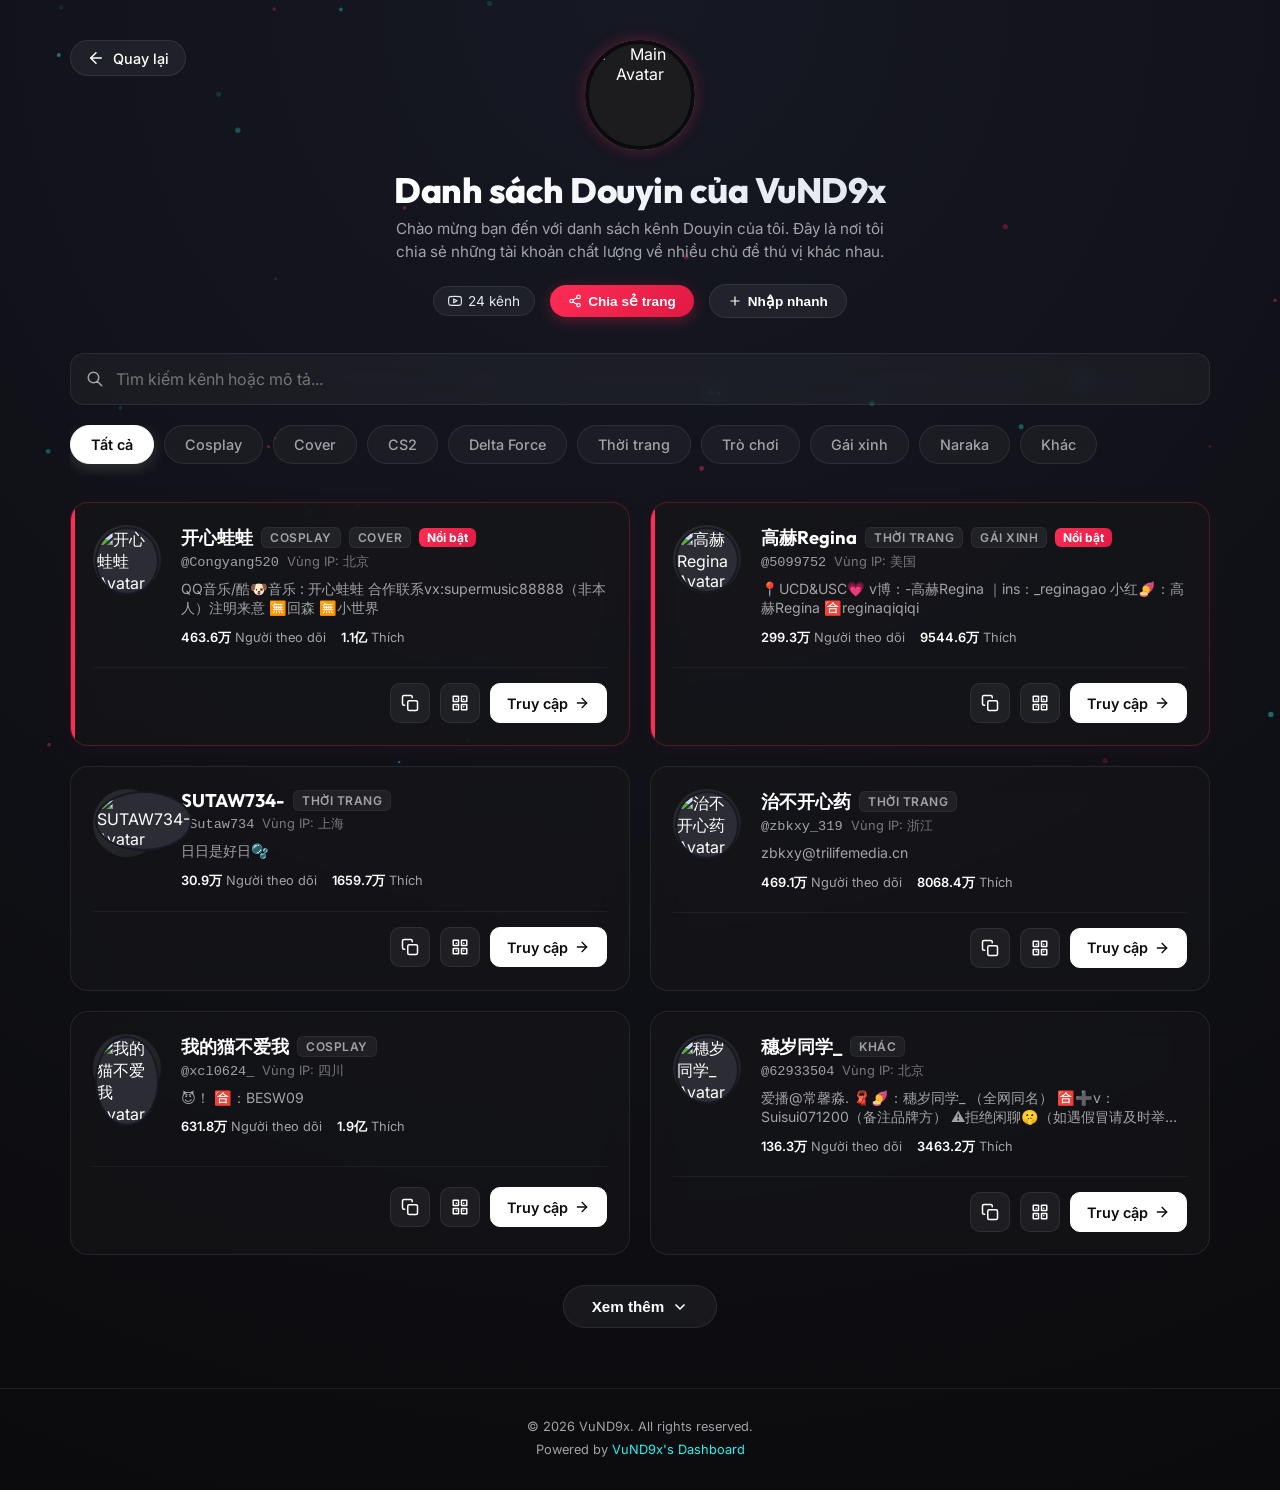
==== douyin.html @ fa46ed8d "feat: add Douyin profile directory page with category filtering, search, and dynamic localization" ====
<!DOCTYPE html>
<html lang="vi" data-lang="vi">

<head>
  <meta charset="UTF-8">
  <meta name="viewport" content="width=device-width, initial-scale=1.0">
  <title>Douyin Channels Directory | VuND9x</title>
  <link rel="icon" href="./favicon.ico">
  <!-- Google Fonts Outfit & Inter -->
  <link rel="preconnect" href="https://fonts.googleapis.com">
  <link rel="preconnect" href="https://fonts.gstatic.com" crossorigin>
  <link
    href="https://fonts.googleapis.com/css2?family=Inter:wght@300;400;500;600;700&family=Outfit:wght@400;500;600;700;800&display=swap"
    rel="stylesheet">
  <link rel="stylesheet" href="./css/douyin.css">
</head>

<body>
  <!-- Dynamic Neon Canvas Particles Background -->
  <canvas id="bg-canvas"></canvas>

  <div class="container">
    <!-- Header -->
    <header class="profile-header">
      <a href="./index.html" class="back-btn" id="back-btn">
        <svg width="18" height="18" viewBox="0 0 24 24" fill="none" stroke="currentColor" stroke-width="2"
          stroke-linecap="round" stroke-linejoin="round">
          <line x1="19" y1="12" x2="5" y2="12"></line>
          <polyline points="12 19 5 12 12 5"></polyline>
        </svg>
        <span data-key="back">Quay lại</span>
      </a>

      <div class="avatar-wrapper">
        <div class="avatar-border"></div>
        <img class="avatar-image" src="https://avatars.githubusercontent.com/u/39915023" alt="Main Avatar"
          id="main-avatar">
      </div>

      <h1 class="profile-name" id="main-title">VuND9x's Channels</h1>
      <p class="profile-bio" id="main-bio">Chào mừng bạn đến với danh sách kênh Douyin của tôi. Đây là nơi tôi chia sẻ
        những tài khoản chất lượng về nhiều chủ đề thú vị khác nhau.</p>

      <div class="header-meta">
        <div class="meta-pill">
          <svg width="14" height="14" viewBox="0 0 24 24" fill="none" stroke="currentColor" stroke-width="2"
            stroke-linecap="round" stroke-linejoin="round">
            <path
              d="M22.54 6.42a2.78 2.78 0 0 0-1.94-2C18.88 4 12 4 12 4s-6.88 0-8.6.46a2.78 2.78 0 0 0-1.94 2A29 29 0 0 0 1 11.75a29 29 0 0 0 .46 5.33A2.78 2.78 0 0 0 3.4 19c1.72.46 8.6.46 8.6.46s6.88 0 8.6-.46a2.78 2.78 0 0 0 1.94-2 29 29 0 0 0 .46-5.25 29 29 0 0 0-.46-5.33z">
            </path>
            <polygon points="9.75 15.02 15.5 11.75 9.75 8.48 9.75 15.02"></polygon>
          </svg>
          <span id="channels-count">0 kênh</span>
        </div>
        <button class="share-page-btn" id="share-btn" onclick="sharePage()">
          <svg width="14" height="14" viewBox="0 0 24 24" fill="none" stroke="currentColor" stroke-width="2"
            stroke-linecap="round" stroke-linejoin="round">
            <circle cx="18" cy="5" r="3"></circle>
            <circle cx="6" cy="12" r="3"></circle>
            <circle cx="18" cy="19" r="3"></circle>
            <line x1="8.59" y1="13.51" x2="15.42" y2="17.49"></line>
            <line x1="15.41" y1="6.51" x2="8.59" y2="10.49"></line>
          </svg>
          <span data-key="share_page">Chia sẻ trang</span>
        </button>
        <button class="share-page-btn import-btn"
          style="background: rgba(255, 255, 255, 0.06); border: 1px solid var(--dy-border); box-shadow: none;"
          onclick="openImportModal()">
          <svg width="14" height="14" viewBox="0 0 24 24" fill="none" stroke="currentColor" stroke-width="2"
            stroke-linecap="round" stroke-linejoin="round">
            <line x1="12" y1="5" x2="12" y2="19"></line>
            <line x1="5" y1="12" x2="19" y2="12"></line>
          </svg>
          <span data-key="import_btn">Nhập nhanh</span>
        </button>
      </div>
    </header>

    <!-- Controls: Search and Categories -->
    <section class="controls-section">
      <div class="search-container">
        <input type="text" id="search-input" class="search-input" placeholder="Tìm kiếm kênh hoặc mô tả..."
          oninput="filterProfiles()">
        <svg class="search-icon" fill="none" stroke="currentColor" viewBox="0 0 24 24">
          <path stroke-linecap="round" stroke-linejoin="round" stroke-width="2"
            d="M21 21l-6-6m2-5a7 7 0 11-14 0 7 7 0 0114 0z"></path>
        </svg>
      </div>

      <div class="categories-container" id="categories-list">
        <!-- Generated dynamically -->
      </div>
    </section>

    <!-- Profiles Grid -->
    <main class="profiles-grid" id="profiles-container">
      <div class="loading-indicator" id="loading-indicator">
        <div class="spinner"></div>
        <span data-key="loading_data">Đang tải danh sách tài khoản...</span>
      </div>
    </main>

    <!-- Load more button -->
    <div class="load-more-container" id="load-more-container" style="display: none;">
      <button class="load-more-btn" onclick="loadMore()">
        <span data-key="load_more">Xem thêm</span>
        <svg width="16" height="16" viewBox="0 0 24 24" fill="none" stroke="currentColor" stroke-width="2.5"
          stroke-linecap="round" stroke-linejoin="round">
          <polyline points="6 9 12 15 18 9"></polyline>
        </svg>
      </button>
    </div>

    <!-- No results message -->
    <div class="no-results" id="no-results">
      <span data-key="no_results">Không tìm thấy tài khoản Douyin nào phù hợp.</span>
    </div>
  </div>

  <!-- Footer -->
  <footer>
    <div style="margin-bottom: 8px;">&copy; 2026 VuND9x. All rights reserved.</div>
    <div>Powered by <a href="./index.html">VuND9x's Dashboard</a></div>
  </footer>

  <!-- QR Code Modal -->
  <div class="modal-overlay" id="qr-modal" onclick="closeModal(event)">
    <div class="modal-content" onclick="event.stopPropagation()">
      <button class="modal-close" onclick="closeModal()">
        <svg width="20" height="20" viewBox="0 0 24 24" fill="none" stroke="currentColor" stroke-width="2"
          stroke-linecap="round" stroke-linejoin="round">
          <line x1="18" y1="6" x2="6" y2="18"></line>
          <line x1="6" y1="6" x2="18" y2="18"></line>
        </svg>
      </button>
      <h3 class="modal-title" id="modal-title">Quét mã QR</h3>
      <p class="modal-subtitle" id="modal-subtitle">tech_review_vn</p>

      <div class="qr-canvas-container">
        <canvas id="qr-canvas"></canvas>
      </div>

      <p class="modal-instructions" id="modal-instructions">
        <span id="qr-inst-text1">Mở máy ảnh hoặc ứng dụng </span><strong>Douyin (抖音)</strong><span id="qr-inst-text2"> trên điện thoại để quét mã QR và truy cập nhanh profile.</span>
      </p>
    </div>
  </div>

  <!-- Import Tool Modal -->
  <div class="modal-overlay" id="import-modal" onclick="closeImportModal(event)">
    <div class="modal-content" style="width: min(500px, 94%); text-align: left;" onclick="event.stopPropagation()">
      <button class="modal-close" onclick="closeImportModal()">
        <svg width="20" height="20" viewBox="0 0 24 24" fill="none" stroke="currentColor" stroke-width="2"
          stroke-linecap="round" stroke-linejoin="round">
          <line x1="18" y1="6" x2="6" y2="18"></line>
          <line x1="6" y1="6" x2="18" y2="18"></line>
        </svg>
      </button>
      <h3 class="modal-title" style="margin-bottom: 4px; font-size: 1.3rem;">Công cụ Nhập nhanh</h3>
      <p class="modal-subtitle" style="margin-bottom: 20px; font-size: 0.85rem; color: var(--dy-text-muted);">Dán đoạn
        văn bản chia sẻ từ Douyin để tự động tạo khối JSON</p>

      <div style="display: flex; flex-direction: column; gap: 15px;">
        <div style="display: flex; flex-direction: column; gap: 6px;">
          <label for="import-text" style="font-size: 0.85rem; font-weight: 600; color: var(--dy-text-muted);">Văn bản
            chia sẻ từ Douyin (Mobile/Web):</label>
          <textarea id="import-text"
            style="width: 100%; height: 80px; background: rgba(255, 255, 255, 0.04); border: 1px solid var(--dy-border); border-radius: 10px; padding: 10px; color: #fff; font-family: inherit; font-size: 0.9rem; resize: none; outline: none;"
            placeholder="Ví dụ: SUTAW734- 的抖音号是 Sutaw734, 拥有30.9万粉丝... https://v.douyin.com/iYhN2Q34/"
            oninput="parseInputText()"></textarea>
        </div>

        <!-- Fields grid -->
        <div style="display: grid; grid-template-columns: 1fr 1fr; gap: 12px;">
          <div style="display: flex; flex-direction: column; gap: 4px;">
            <label style="font-size: 0.75rem; font-weight: 600; color: var(--dy-text-muted);">Tên Kênh:</label>
            <input type="text" id="parsed-name"
              style="background: rgba(255, 255, 255, 0.04); border: 1px solid var(--dy-border); border-radius: 8px; padding: 8px; color: #fff; font-size: 0.85rem;"
              oninput="updateJsonResult()">
          </div>
          <div style="display: flex; flex-direction: column; gap: 4px;">
            <label style="font-size: 0.75rem; font-weight: 600; color: var(--dy-text-muted);">ID Douyin:</label>
            <input type="text" id="parsed-id"
              style="background: rgba(255, 255, 255, 0.04); border: 1px solid var(--dy-border); border-radius: 8px; padding: 8px; color: #fff; font-size: 0.85rem;"
              oninput="updateJsonResult()">
          </div>
          <div style="display: flex; flex-direction: column; gap: 4px;">
            <label style="font-size: 0.75rem; font-weight: 600; color: var(--dy-text-muted);">Followers:</label>
            <input type="text" id="parsed-followers"
              style="background: rgba(255, 255, 255, 0.04); border: 1px solid var(--dy-border); border-radius: 8px; padding: 8px; color: #fff; font-size: 0.85rem;"
              oninput="updateJsonResult()">
          </div>
          <div style="display: flex; flex-direction: column; gap: 4px;">
            <label style="font-size: 0.75rem; font-weight: 600; color: var(--dy-text-muted);">Lượt thích
              (Likes):</label>
            <input type="text" id="parsed-likes"
              style="background: rgba(255, 255, 255, 0.04); border: 1px solid var(--dy-border); border-radius: 8px; padding: 8px; color: #fff; font-size: 0.85rem;"
              oninput="updateJsonResult()">
          </div>
          <div style="display: flex; flex-direction: column; gap: 4px; grid-column: span 2;">
            <label style="font-size: 0.75rem; font-weight: 600; color: var(--dy-text-muted);">IP thuộc địa (IP
              Location):</label>
            <input type="text" id="parsed-ip"
              style="background: rgba(255, 255, 255, 0.04); border: 1px solid var(--dy-border); border-radius: 8px; padding: 8px; color: #fff; font-size: 0.85rem;"
              placeholder="Ví dụ: 上海" oninput="updateJsonResult()">
          </div>
        </div>

        <div style="display: flex; flex-direction: column; gap: 4px;">
          <label style="font-size: 0.75rem; font-weight: 600; color: var(--dy-text-muted);">Đường dẫn URL:</label>
          <input type="text" id="parsed-url"
            style="background: rgba(255, 255, 255, 0.04); border: 1px solid var(--dy-border); border-radius: 8px; padding: 8px; color: #fff; font-size: 0.85rem;"
            oninput="updateJsonResult()">
        </div>

        <div style="display: flex; flex-direction: column; gap: 4px;">
          <label style="font-size: 0.75rem; font-weight: 600; color: var(--dy-text-muted);">Tiểu sử (Bio):</label>
          <input type="text" id="parsed-bio"
            style="background: rgba(255, 255, 255, 0.04); border: 1px solid var(--dy-border); border-radius: 8px; padding: 8px; color: #fff; font-size: 0.85rem;"
            oninput="updateJsonResult()">
        </div>

        <div style="display: grid; grid-template-columns: 1fr 1fr; gap: 12px;">
          <div style="display: flex; flex-direction: column; gap: 4px;">
            <label style="font-size: 0.75rem; font-weight: 600; color: var(--dy-text-muted);">Danh mục:</label>
            <select id="parsed-category"
              style="background: #161823; border: 1px solid var(--dy-border); border-radius: 8px; padding: 8px; color: #fff; font-size: 0.85rem;"
              onchange="updateJsonResult()">
              <option value="tech">Công nghệ</option>
              <option value="music">Âm nhạc</option>
              <option value="lifestyle">Đời sống</option>
              <option value="education">Học tập</option>
              <option value="fashion">Thời trang</option>
            </select>
          </div>
          <div style="display: flex; flex-direction: column; gap: 4px;">
            <label style="font-size: 0.75rem; font-weight: 600; color: var(--dy-text-muted);">Avatar URL (Tùy
              chọn):</label>
            <input type="text" id="parsed-avatar"
              style="background: rgba(255, 255, 255, 0.04); border: 1px solid var(--dy-border); border-radius: 8px; padding: 8px; color: #fff; font-size: 0.85rem;"
              placeholder="https://..." oninput="updateJsonResult()">
          </div>
        </div>

        <div style="display: flex; flex-direction: column; gap: 6px;">
          <label style="font-size: 0.85rem; font-weight: 600; color: var(--dy-text-muted);">Kết quả JSON (Dán đoạn này vào js/douyin-data.js):</label>
          <div style="position: relative;">
            <pre id="json-result"
              style="background: #0b0b0d; border: 1px solid var(--dy-border); border-radius: 10px; padding: 12px; color: #00f2fe; font-family: monospace; font-size: 0.8rem; overflow-x: auto; max-height: 120px; white-space: pre-wrap; word-break: break-all;"></pre>
            <button onclick="copyJsonResult()"
              style="position: absolute; right: 8px; top: 8px; background: rgba(255, 255, 255, 0.1); border: 1px solid var(--dy-border); color: #fff; border-radius: 6px; padding: 4px 10px; font-size: 0.75rem; cursor: pointer;">Copy</button>
          </div>
        </div>
      </div>
    </div>
  </div>

  <!-- Toast Containers -->
  <div class="toast-container" id="toast-container"></div>

  <!-- QRious JS Library for Client-side QR generation -->
  <script src="https://cdnjs.cloudflare.com/ajax/libs/qrious/4.0.2/qrious.min.js"></script>
  <!-- Local Profiles Data -->
  <script src="./js/douyin-data.js"></script>
  <!-- Profiles Configuration and Logic -->
  <script src="./js/douyin.js"></script>
</body>

</html>
---- css/douyin.css ----
:root {
  --dy-bg: #0b0b0d;
  --dy-bg-gradient: radial-gradient(circle at 50% 0%, #161823 0%, #0b0b0d 100%);
  --dy-card: rgba(22, 22, 26, 0.65);
  --dy-card-hover: rgba(34, 34, 40, 0.85);
  --dy-pink: #fe2c55;
  --dy-cyan: #25f4ee;
  --dy-text: #ffffff;
  --dy-text-muted: #a2a2a7;
  --dy-border: rgba(255, 255, 255, 0.08);
  --dy-border-hover: rgba(255, 255, 255, 0.16);
  --font-main: 'Inter', system-ui, -apple-system, BlinkMacSystemFont, "Segoe UI", Roboto, sans-serif;
  --font-heading: 'Outfit', var(--font-main);
}

* {
  box-sizing: border-box;
  margin: 0;
  padding: 0;
}

body {
  background-color: var(--dy-bg);
  background-image: var(--dy-bg-gradient);
  color: var(--dy-text);
  font-family: var(--font-main);
  min-height: 100vh;
  overflow-x: hidden;
  position: relative;
  display: flex;
  flex-direction: column;
}

/* Background Canvas */
#bg-canvas {
  position: fixed;
  top: 0;
  left: 0;
  width: 100%;
  height: 100%;
  z-index: 1;
  pointer-events: none;
}

.container {
  width: min(1140px, 94%);
  margin: 0 auto;
  padding: 40px 0;
  position: relative;
  z-index: 10;
  flex: 1;
  display: flex;
  flex-direction: column;
}

/* Header */
.profile-header {
  display: flex;
  flex-direction: column;
  align-items: center;
  text-align: center;
  margin-bottom: 35px;
  position: relative;
}

.back-btn {
  position: absolute;
  top: 0;
  left: 0;
  background: rgba(255, 255, 255, 0.06);
  border: 1px solid var(--dy-border);
  color: var(--dy-text);
  padding: 8px 16px;
  border-radius: 20px;
  font-size: 0.9rem;
  font-weight: 500;
  text-decoration: none;
  display: inline-flex;
  align-items: center;
  gap: 8px;
  backdrop-filter: blur(10px);
  transition: all 0.3s ease;
}

.back-btn:hover {
  background: rgba(255, 255, 255, 0.12);
  border-color: var(--dy-cyan);
  box-shadow: 0 0 10px rgba(37, 244, 238, 0.2);
}

.avatar-wrapper {
  position: relative;
  width: 110px;
  height: 110px;
  margin-bottom: 18px;
  border-radius: 50%;
  display: flex;
  align-items: center;
  justify-content: center;
}

.avatar-border {
  position: absolute;
  width: 100%;
  height: 100%;
  border-radius: 50%;
  background: linear-gradient(135deg, var(--dy-pink), var(--dy-cyan));
  animation: rotateBorder 6s linear infinite;
  z-index: -1;
  padding: 3px;
  box-shadow: 0 0 15px rgba(254, 44, 85, 0.3);
}

@keyframes rotateBorder {
  0% {
    transform: rotate(0deg);
  }

  100% {
    transform: rotate(360deg);
  }
}

.avatar-image {
  width: 100%;
  height: 100%;
  border-radius: 50%;
  object-fit: cover;
  border: 4px solid var(--dy-bg);
  background-color: #1c1c1f;
}

.profile-name {
  font-family: var(--font-heading);
  font-size: 2.2rem;
  font-weight: 800;
  letter-spacing: -0.5px;
  margin-bottom: 6px;
  background: linear-gradient(to right, #ffffff, #e2e8f0);
  -webkit-background-clip: text;
  -webkit-text-fill-color: transparent;
}

.profile-bio {
  color: var(--dy-text-muted);
  font-size: 0.95rem;
  max-width: 500px;
  line-height: 1.5;
  margin-bottom: 20px;
}

.header-meta {
  display: flex;
  gap: 15px;
  align-items: center;
  flex-wrap: wrap;
  justify-content: center;
}

.meta-pill {
  background: rgba(255, 255, 255, 0.05);
  border: 1px solid var(--dy-border);
  padding: 6px 14px;
  border-radius: 30px;
  font-size: 0.85rem;
  color: #e2e8f0;
  display: flex;
  align-items: center;
  gap: 6px;
}

.share-page-btn {
  background: linear-gradient(135deg, var(--dy-pink), #e01a43);
  border: none;
  color: #fff;
  padding: 8px 18px;
  border-radius: 30px;
  font-size: 0.85rem;
  font-weight: 600;
  cursor: pointer;
  display: flex;
  align-items: center;
  gap: 6px;
  transition: all 0.3s ease;
  box-shadow: 0 4px 15px rgba(254, 44, 85, 0.3);
}

.share-page-btn:hover {
  transform: translateY(-2px);
  box-shadow: 0 6px 20px rgba(254, 44, 85, 0.45);
}

/* Controls: Search & Categories */
.controls-section {
  display: flex;
  flex-direction: column;
  gap: 20px;
  margin-bottom: 30px;
}

.search-container {
  position: relative;
  width: 100%;
}

.search-input {
  width: 100%;
  background: rgba(255, 255, 255, 0.04);
  border: 1px solid var(--dy-border);
  border-radius: 14px;
  padding: 15px 15px 15px 45px;
  color: var(--dy-text);
  font-family: inherit;
  font-size: 1rem;
  outline: none;
  transition: all 0.3s ease;
  backdrop-filter: blur(10px);
}

.search-input:focus {
  border-color: transparent;
  background: rgba(255, 255, 255, 0.07);
  box-shadow:
    -2px -2px 0 var(--dy-cyan),
    2px 2px 0 var(--dy-pink),
    0 0 15px rgba(255, 255, 255, 0.05);
}

.search-icon {
  position: absolute;
  left: 16px;
  top: 50%;
  transform: translateY(-50%);
  color: var(--dy-text-muted);
  pointer-events: none;
  width: 18px;
  height: 18px;
  transition: color 0.3s ease;
}

.search-input:focus+.search-icon {
  color: var(--dy-cyan);
}

.categories-container {
  display: flex;
  gap: 10px;
  overflow-x: auto;
  padding-bottom: 12px;
  margin-bottom: -4px;
  scrollbar-width: thin;
  scrollbar-color: rgba(254, 44, 85, 0.3) transparent;
  cursor: grab;
  user-select: none;
}

.categories-container.active-drag {
  cursor: grabbing;
}

.categories-container::-webkit-scrollbar {
  height: 4px;
}

.categories-container::-webkit-scrollbar-track {
  background: transparent;
}

.categories-container::-webkit-scrollbar-thumb {
  background: rgba(255, 255, 255, 0.1);
  border-radius: 10px;
  transition: background 0.3s ease;
}

.categories-container:hover::-webkit-scrollbar-thumb {
  background: linear-gradient(to right, var(--dy-pink), var(--dy-cyan));
}

.category-pill {
  background: rgba(255, 255, 255, 0.04);
  border: 1px solid var(--dy-border);
  color: var(--dy-text-muted);
  padding: 10px 20px;
  border-radius: 25px;
  font-size: 0.9rem;
  font-weight: 500;
  cursor: pointer;
  white-space: nowrap;
  transition: all 0.3s ease;
  backdrop-filter: blur(10px);
}

.category-pill:hover {
  background: rgba(255, 255, 255, 0.08);
  color: var(--dy-text);
  border-color: var(--dy-text-muted);
}

.category-pill.active {
  background: #ffffff;
  color: #0b0b0d;
  border-color: #ffffff;
  font-weight: 600;
  box-shadow: 0 4px 15px rgba(255, 255, 255, 0.15);
}

/* Profiles Grid */
.profiles-grid {
  display: grid;
  grid-template-columns: 1fr;
  gap: 20px;
  width: 100%;
}

@media (min-width: 768px) {
  .profiles-grid {
    grid-template-columns: repeat(2, 1fr);
  }
}

.profile-card {
  background: var(--dy-card);
  border: 1px solid var(--dy-border);
  border-radius: 18px;
  padding: 22px;
  display: grid;
  grid-template-columns: auto 1fr;
  gap: 15px 20px;
  position: relative;
  overflow: hidden;
  transition: all 0.3s cubic-bezier(0.25, 0.8, 0.25, 1);
  backdrop-filter: blur(14px);
}

.profile-card::before {
  content: '';
  position: absolute;
  top: 0;
  left: 0;
  width: 4px;
  height: 100%;
  background: transparent;
  transition: background 0.3s ease;
}

.profile-card:hover {
  transform: translateY(-3px);
  background: var(--dy-card-hover);
  border-color: var(--dy-border-hover);
  box-shadow: 0 10px 30px rgba(0, 0, 0, 0.4);
}

.profile-card.featured {
  border-color: rgba(254, 44, 85, 0.25);
  box-shadow: 0 4px 20px rgba(254, 44, 85, 0.05);
}

.profile-card.featured::before {
  background: var(--dy-pink);
}

.profile-card.featured:hover {
  border-color: rgba(254, 44, 85, 0.45);
  box-shadow: 0 10px 30px rgba(254, 44, 85, 0.12);
}

.card-avatar-wrapper {
  width: 68px;
  height: 68px;
  border-radius: 50%;
  flex-shrink: 0;
  position: relative;
  padding: 2px;
  background: linear-gradient(135deg, rgba(255, 255, 255, 0.1), rgba(255, 255, 255, 0.05));
  transition: all 0.3s ease;
}

.profile-card:hover .card-avatar-wrapper {
  background: linear-gradient(135deg, var(--dy-cyan), var(--dy-pink));
  transform: scale(1.05);
}

.card-avatar {
  width: 100%;
  height: 100%;
  border-radius: 50%;
  object-fit: cover;
  border: 2px solid #161823;
  background-color: #2c2c35;
}

.card-info {
  flex-grow: 1;
  display: flex;
  flex-direction: column;
  gap: 4px;
}

.card-header-row {
  display: flex;
  align-items: center;
  gap: 8px;
  flex-wrap: wrap;
}

.card-title {
  font-family: var(--font-heading);
  font-size: 1.15rem;
  font-weight: 700;
  color: var(--dy-text);
  transition: color 0.3s ease;
}

.profile-card:hover .card-title {
  color: var(--dy-cyan);
}

.card-tag {
  background: rgba(255, 255, 255, 0.06);
  border: 1px solid rgba(255, 255, 255, 0.05);
  color: var(--dy-text-muted);
  padding: 2px 8px;
  border-radius: 6px;
  font-size: 0.75rem;
  font-weight: 600;
  text-transform: uppercase;
  letter-spacing: 0.5px;
}

.featured-badge {
  background: linear-gradient(135deg, var(--dy-pink), #e01a43);
  color: #fff;
  border: none;
  font-size: 0.75rem;
  font-weight: 700;
  padding: 2px 8px;
  border-radius: 6px;
  animation: pulseNeon 1.5s infinite alternate;
}

@keyframes pulseNeon {
  0% {
    box-shadow: 0 0 5px rgba(254, 44, 85, 0.4);
  }

  100% {
    box-shadow: 0 0 15px rgba(254, 44, 85, 0.8);
  }
}

.card-id {
  color: var(--dy-text-muted);
  font-size: 0.85rem;
  font-family: monospace;
}

.card-bio {
  color: var(--dy-text-muted);
  font-size: 0.88rem;
  line-height: 1.4;
  margin-top: 4px;
  display: -webkit-box;
  -webkit-line-clamp: 2;
  -webkit-box-orient: vertical;
  overflow: hidden;
}

.card-stats {
  display: flex;
  gap: 15px;
  margin-top: 8px;
  font-size: 0.8rem;
  color: var(--dy-text-muted);
}

.stat-item strong {
  color: var(--dy-text);
  font-weight: 600;
}

/* Card Actions */
.card-actions {
  grid-column: 1 / span 2;
  display: flex;
  flex-direction: row;
  align-items: center;
  justify-content: flex-end;
  gap: 10px;
  border-top: 1px solid rgba(255, 255, 255, 0.05);
  padding-top: 15px;
  margin-top: 5px;
  width: 100%;
}

.action-btn {
  background: rgba(255, 255, 255, 0.05);
  border: 1px solid var(--dy-border);
  color: var(--dy-text);
  width: 40px;
  height: 40px;
  border-radius: 10px;
  cursor: pointer;
  display: flex;
  align-items: center;
  justify-content: center;
  transition: all 0.3s ease;
}

.action-btn svg {
  width: 18px;
  height: 18px;
}

.action-btn:hover {
  background: rgba(255, 255, 255, 0.1);
  color: #fff;
  border-color: var(--dy-text-muted);
}

.action-btn.copy-btn:hover {
  color: var(--dy-cyan);
  border-color: var(--dy-cyan);
  box-shadow: 0 0 10px rgba(37, 244, 238, 0.2);
}

.action-btn.qr-btn:hover {
  color: var(--dy-pink);
  border-color: var(--dy-pink);
  box-shadow: 0 0 10px rgba(254, 44, 85, 0.2);
}

.action-btn.launch-btn {
  width: auto;
  padding: 0 16px;
  background: #ffffff;
  color: #0b0b0d;
  border-color: #ffffff;
  font-weight: 600;
  font-size: 0.9rem;
  border-radius: 10px;
  text-decoration: none;
  display: inline-flex;
  align-items: center;
  gap: 6px;
}

.action-btn.launch-btn:hover {
  background: #e2e8f0;
  border-color: #e2e8f0;
  transform: scale(1.03);
}

.action-btn.launch-btn svg {
  width: 16px;
  height: 16px;
}

/* Modal Popup */
.modal-overlay {
  position: fixed;
  top: 0;
  left: 0;
  width: 100%;
  height: 100%;
  background: rgba(0, 0, 0, 0.8);
  backdrop-filter: blur(8px);
  z-index: 100;
  display: flex;
  align-items: center;
  justify-content: center;
  opacity: 0;
  pointer-events: none;
  transition: opacity 0.3s ease;
}

.modal-overlay.active {
  opacity: 1;
  pointer-events: auto;
}

.modal-content {
  background: #161823;
  border: 1px solid var(--dy-border);
  border-radius: 24px;
  width: min(400px, 90%);
  padding: 30px;
  text-align: center;
  position: relative;
  transform: translateY(20px);
  transition: transform 0.3s cubic-bezier(0.25, 0.8, 0.25, 1);
  box-shadow: 0 20px 50px rgba(0, 0, 0, 0.5);
}

.modal-overlay.active .modal-content {
  transform: translateY(0);
}

.modal-close {
  position: absolute;
  top: 16px;
  right: 16px;
  background: none;
  border: none;
  color: var(--dy-text-muted);
  cursor: pointer;
  padding: 6px;
  transition: color 0.3s ease;
}

.modal-close:hover {
  color: var(--dy-pink);
}

.modal-title {
  font-family: var(--font-heading);
  font-size: 1.3rem;
  font-weight: 700;
  margin-bottom: 8px;
}

.modal-subtitle {
  color: var(--dy-text-muted);
  font-size: 0.85rem;
  margin-bottom: 22px;
}

.qr-canvas-container {
  background: #ffffff;
  padding: 16px;
  border-radius: 18px;
  display: inline-block;
  margin-bottom: 22px;
  box-shadow: 0 10px 25px rgba(0, 0, 0, 0.2);
}

#qrcode img,
#qrcode canvas {
  display: block;
  margin: 0 auto;
}

.modal-instructions {
  font-size: 0.88rem;
  color: var(--dy-text-muted);
  line-height: 1.5;
}

.modal-instructions strong {
  color: var(--dy-text);
}

/* Toast Notifications */
.toast-container {
  position: fixed;
  top: 30px;
  left: 50%;
  transform: translateX(-50%);
  z-index: 1000;
  display: flex;
  flex-direction: column;
  gap: 10px;
  pointer-events: none;
}

.toast {
  background: rgba(22, 22, 26, 0.9);
  border: 1px solid var(--dy-border);
  color: #fff;
  padding: 12px 24px;
  border-radius: 12px;
  font-size: 0.9rem;
  font-weight: 500;
  display: flex;
  align-items: center;
  gap: 10px;
  backdrop-filter: blur(10px);
  box-shadow:
    -2px -2px 0 rgba(37, 244, 238, 0.15),
    2px 2px 0 rgba(254, 44, 85, 0.15),
    0 10px 25px rgba(0, 0, 0, 0.3);
  transform: translateY(-20px);
  opacity: 0;
  transition: all 0.3s cubic-bezier(0.25, 0.8, 0.25, 1);
}

.toast.show {
  transform: translateY(0);
  opacity: 1;
}

.toast-success-icon {
  color: var(--dy-cyan);
}

/* Footer */
footer {
  text-align: center;
  padding: 30px 0;
  margin-top: auto;
  border-top: 1px solid var(--dy-border);
  color: var(--dy-text-muted);
  font-size: 0.8rem;
  position: relative;
  z-index: 10;
}

footer a {
  color: var(--dy-cyan);
  text-decoration: none;
}

footer a:hover {
  text-decoration: underline;
}

/* No results state */
.no-results {
  text-align: center;
  padding: 40px;
  color: var(--dy-text-muted);
  font-size: 1rem;
  background: var(--dy-card);
  border: 1px solid var(--dy-border);
  border-radius: 18px;
  backdrop-filter: blur(14px);
  display: none;
}

/* Responsive Overrides */
@media (max-width: 640px) {
  .container {
    padding: 20px 0;
  }

  .profile-header {
    padding-top: 50px;
    margin-bottom: 25px;
  }

  .profile-name {
    font-size: 1.8rem;
  }

  .profile-card {
    grid-template-columns: auto 1fr;
    gap: 12px 15px;
    padding: 16px;
  }

  .card-avatar-wrapper {
    width: 55px;
    height: 55px;
  }

  .card-actions {
    margin-top: 2px;
    padding-top: 12px;
  }

  .action-btn.launch-btn {
    flex-grow: 1;
    justify-content: center;
  }
}

/* Load More Container & Button */
.load-more-container {
  display: flex;
  justify-content: center;
  margin-top: 30px;
  margin-bottom: 20px;
  width: 100%;
}

.load-more-btn {
  background: rgba(255, 255, 255, 0.05);
  border: 1px solid var(--dy-border);
  color: var(--dy-text);
  padding: 12px 28px;
  border-radius: 25px;
  font-size: 0.95rem;
  font-weight: 600;
  cursor: pointer;
  display: inline-flex;
  align-items: center;
  gap: 8px;
  backdrop-filter: blur(10px);
  transition: all 0.3s ease;
}

.load-more-btn:hover {
  background: rgba(255, 255, 255, 0.09);
  border-color: var(--dy-cyan);
  box-shadow: 0 0 15px rgba(37, 244, 238, 0.2);
  transform: translateY(-2px);
}

.load-more-btn svg {
  transition: transform 0.3s ease;
}

.load-more-btn:hover svg {
  transform: translateY(2px);
}

/* Loading state */
.loading-indicator {
  text-align: center;
  padding: 50px 20px;
  color: var(--dy-text-muted);
  font-size: 1.1rem;
  display: flex;
  flex-direction: column;
  align-items: center;
  gap: 15px;
  width: 100%;
  background: var(--dy-card);
  border: 1px solid var(--dy-border);
  border-radius: 18px;
  backdrop-filter: blur(14px);
}

.spinner {
  width: 32px;
  height: 32px;
  border: 3px solid rgba(255, 255, 255, 0.1);
  border-radius: 50%;
  border-top-color: var(--dy-cyan);
  border-left-color: var(--dy-pink);
  animation: spin 1s ease-in-out infinite;
}

@keyframes spin {
  to {
    transform: rotate(360deg);
  }
}
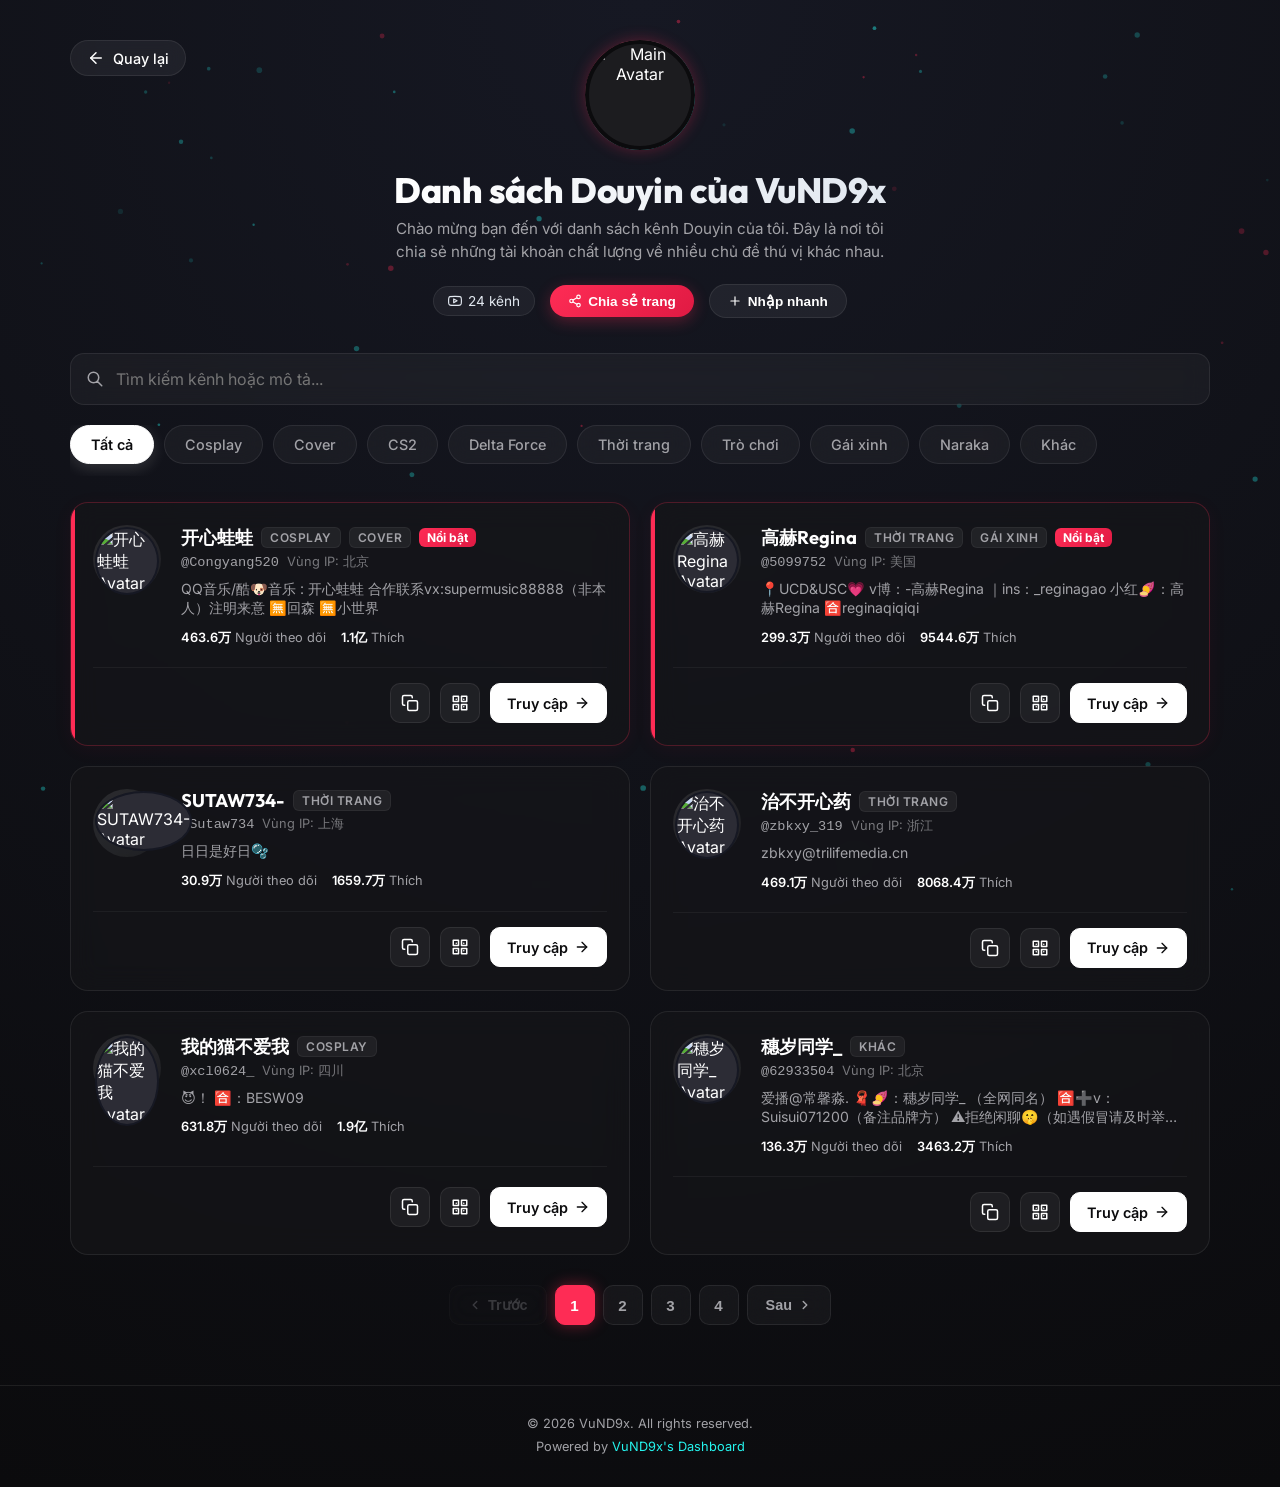
==== commit 15930032: "feat: replace manual pagination with modular JS-driven pagination component" ====
--- a/douyin.html
+++ b/douyin.html
@@ -100,16 +100,8 @@
       </div>
     </main>
 
-    <!-- Load more button -->
-    <div class="load-more-container" id="load-more-container" style="display: none;">
-      <button class="load-more-btn" onclick="loadMore()">
-        <span data-key="load_more">Xem thêm</span>
-        <svg width="16" height="16" viewBox="0 0 24 24" fill="none" stroke="currentColor" stroke-width="2.5"
-          stroke-linecap="round" stroke-linejoin="round">
-          <polyline points="6 9 12 15 18 9"></polyline>
-        </svg>
-      </button>
-    </div>
+    <!-- Pagination -->
+    <div class="pagination-container" id="pagination-container" style="display: none;"></div>
 
     <!-- No results message -->
     <div class="no-results" id="no-results">
--- a/css/douyin.css
+++ b/css/douyin.css
@@ -763,44 +763,61 @@
   }
 }
 
-/* Load More Container & Button */
-.load-more-container {
+/* Pagination Container & Buttons */
+.pagination-container {
   display: flex;
   justify-content: center;
+  align-items: center;
+  gap: 8px;
   margin-top: 30px;
   margin-bottom: 20px;
   width: 100%;
-}
-
-.load-more-btn {
-  background: rgba(255, 255, 255, 0.05);
-  border: 1px solid var(--dy-border);
-  color: var(--dy-text);
-  padding: 12px 28px;
-  border-radius: 25px;
+  flex-wrap: wrap;
+}
+
+.pagination-btn {
+  background: rgba(255, 255, 255, 0.04);
+  border: 1px solid var(--dy-border);
+  color: var(--dy-text-muted);
+  width: 40px;
+  height: 40px;
+  border-radius: 10px;
   font-size: 0.95rem;
   font-weight: 600;
   cursor: pointer;
   display: inline-flex;
   align-items: center;
-  gap: 8px;
+  justify-content: center;
+  transition: all 0.3s cubic-bezier(0.25, 0.8, 0.25, 1);
   backdrop-filter: blur(10px);
-  transition: all 0.3s ease;
-}
-
-.load-more-btn:hover {
+}
+
+.pagination-btn:hover:not(:disabled) {
   background: rgba(255, 255, 255, 0.09);
+  color: var(--dy-text);
   border-color: var(--dy-cyan);
-  box-shadow: 0 0 15px rgba(37, 244, 238, 0.2);
+  box-shadow: 0 0 10px rgba(37, 244, 238, 0.25);
   transform: translateY(-2px);
 }
 
-.load-more-btn svg {
-  transition: transform 0.3s ease;
-}
-
-.load-more-btn:hover svg {
-  transform: translateY(2px);
+.pagination-btn.active {
+  background: var(--dy-pink);
+  color: #fff;
+  border-color: var(--dy-pink);
+  box-shadow: 0 0 15px rgba(254, 44, 85, 0.4);
+}
+
+.pagination-btn:disabled {
+  opacity: 0.3;
+  cursor: not-allowed;
+}
+
+/* For wider buttons like Prev/Next */
+.pagination-btn.wide-btn {
+  width: auto;
+  padding: 0 18px;
+  gap: 6px;
+  font-size: 0.9rem;
 }
 
 /* Loading state */
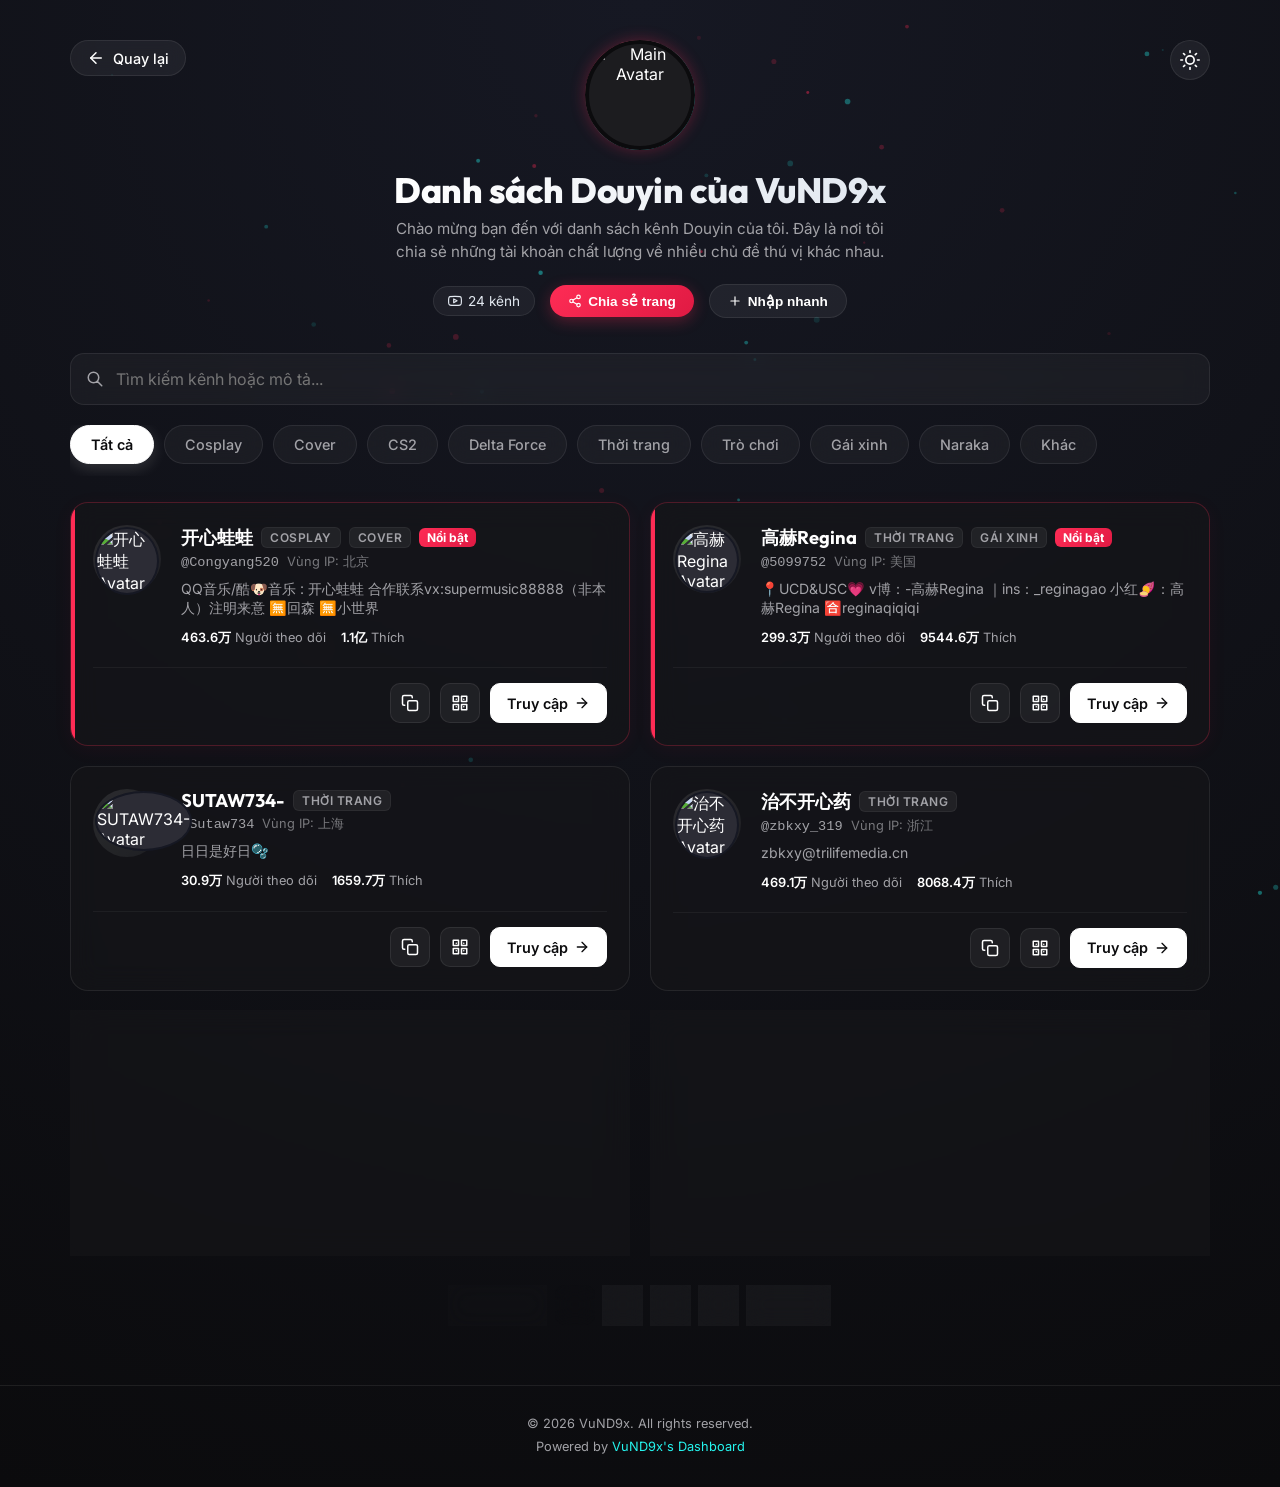
==== commit fe8e3e64: "add light theme with theme switcher" ====
--- a/douyin.html
+++ b/douyin.html
@@ -13,6 +13,12 @@
     href="https://fonts.googleapis.com/css2?family=Inter:wght@300;400;500;600;700&family=Outfit:wght@400;500;600;700;800&display=swap"
     rel="stylesheet">
   <link rel="stylesheet" href="./css/douyin.css">
+  <script>
+    (function() {
+      const theme = localStorage.getItem('theme') || 'dark';
+      document.documentElement.setAttribute('data-theme', theme);
+    })();
+  </script>
 </head>
 
 <body>
@@ -22,6 +28,26 @@
   <div class="container">
     <!-- Header -->
     <header class="profile-header">
+      <!-- Theme Switcher Button -->
+      <button id="theme-toggle" class="theme-toggle-absolute" title="Chuyển đổi giao diện">
+        <!-- Sun Icon (shown in dark theme) -->
+        <svg id="theme-toggle-sun" class="theme-icon hidden" width="20" height="20" viewBox="0 0 24 24" fill="none" stroke="currentColor" stroke-width="2" stroke-linecap="round" stroke-linejoin="round">
+          <circle cx="12" cy="12" r="5"></circle>
+          <line x1="12" y1="1" x2="12" y2="3"></line>
+          <line x1="12" y1="21" x2="12" y2="23"></line>
+          <line x1="4.22" y1="4.22" x2="5.64" y2="5.64"></line>
+          <line x1="18.36" y1="18.36" x2="19.78" y2="19.78"></line>
+          <line x1="1" y1="12" x2="3" y2="12"></line>
+          <line x1="21" y1="12" x2="23" y2="12"></line>
+          <line x1="4.22" y1="19.78" x2="5.64" y2="18.36"></line>
+          <line x1="18.36" y1="5.64" x2="19.78" y2="4.22"></line>
+        </svg>
+        <!-- Moon Icon (shown in light theme) -->
+        <svg id="theme-toggle-moon" class="theme-icon hidden" width="20" height="20" viewBox="0 0 24 24" fill="none" stroke="currentColor" stroke-width="2" stroke-linecap="round" stroke-linejoin="round">
+          <path d="M21 12.79A9 9 0 1 1 11.21 3 7 7 0 0 0 21 12.79z"></path>
+        </svg>
+      </button>
+
       <a href="./index.html" class="back-btn" id="back-btn">
         <svg width="18" height="18" viewBox="0 0 24 24" fill="none" stroke="currentColor" stroke-width="2"
           stroke-linecap="round" stroke-linejoin="round">
@@ -256,6 +282,33 @@
   <script src="./js/douyin-data.js"></script>
   <!-- Profiles Configuration and Logic -->
   <script src="./js/douyin.js"></script>
+  <script>
+    (function() {
+      const themeToggle = document.getElementById('theme-toggle');
+      const sunIcon = document.getElementById('theme-toggle-sun');
+      const moonIcon = document.getElementById('theme-toggle-moon');
+      
+      function updateToggleUI(theme) {
+        if (theme === 'light') {
+          sunIcon.classList.add('hidden');
+          moonIcon.classList.remove('hidden');
+        } else {
+          sunIcon.classList.remove('hidden');
+          moonIcon.classList.add('hidden');
+        }
+      }
+      
+      const currentTheme = document.documentElement.getAttribute('data-theme') || 'dark';
+      updateToggleUI(currentTheme);
+      
+      themeToggle.addEventListener('click', () => {
+        const activeTheme = document.documentElement.getAttribute('data-theme') || 'dark';
+        const newTheme = activeTheme === 'light' ? 'dark' : 'light';
+        document.documentElement.setAttribute('data-theme', newTheme);
+        localStorage.setItem('theme', newTheme);
+        updateToggleUI(newTheme);
+      });
+    })();
+  </script>
 </body>
-
 </html>
--- a/css/douyin.css
+++ b/css/douyin.css
@@ -13,6 +13,17 @@
   --font-heading: 'Outfit', var(--font-main);
 }
 
+[data-theme="light"] {
+  --dy-bg: #f8fafc;
+  --dy-bg-gradient: radial-gradient(circle at 50% 0%, #e2e8f0 0%, #f8fafc 100%);
+  --dy-card: rgba(255, 255, 255, 0.85);
+  --dy-card-hover: rgba(255, 255, 255, 0.98);
+  --dy-text: #0f172a;
+  --dy-text-muted: #475569;
+  --dy-border: rgba(15, 23, 42, 0.08);
+  --dy-border-hover: rgba(15, 23, 42, 0.15);
+}
+
 * {
   box-sizing: border-box;
   margin: 0;
@@ -851,4 +862,132 @@
   to {
     transform: rotate(360deg);
   }
+}
+
+/* Light Theme Overrides */
+[data-theme="light"] .profile-name {
+  background: linear-gradient(to right, #0f172a, #334155);
+  -webkit-background-clip: text;
+  -webkit-text-fill-color: transparent;
+}
+
+[data-theme="light"] .action-btn.launch-btn {
+  background: #0f172a;
+  color: #ffffff;
+  border-color: #0f172a;
+}
+
+[data-theme="light"] .action-btn.launch-btn:hover {
+  background: #1e293b;
+  border-color: #1e293b;
+}
+
+[data-theme="light"] .category-pill.active {
+  background: #0f172a;
+  color: #ffffff;
+  border-color: #0f172a;
+}
+
+[data-theme="light"] .import-btn {
+  background: rgba(15, 23, 42, 0.05) !important;
+  color: #0f172a !important;
+}
+
+[data-theme="light"] .modal-content {
+  background: #ffffff;
+  color: #0f172a;
+  border-color: #bfdbfe;
+}
+
+[data-theme="light"] .modal-content input,
+[data-theme="light"] .modal-content textarea,
+[data-theme="light"] .modal-content select {
+  background: #f8fafc !important;
+  border-color: #cbd5e1 !important;
+  color: #0f172a !important;
+}
+
+[data-theme="light"] .modal-content pre {
+  background: #0f172a !important;
+  border-color: #334155 !important;
+  color: #00f2fe !important;
+}
+
+[data-theme="light"] .toast {
+  background: rgba(255, 255, 255, 0.95);
+  border-color: #bfdbfe;
+  color: #0f172a;
+}
+
+[data-theme="light"] .categories-container::-webkit-scrollbar-thumb {
+  background: rgba(15, 23, 42, 0.1);
+}
+
+[data-theme="light"] .pagination-btn {
+  background: #ffffff;
+  border-color: rgba(15, 23, 42, 0.08);
+  color: #475569;
+}
+
+[data-theme="light"] .pagination-btn:hover:not(:disabled) {
+  background: rgba(15, 23, 42, 0.05);
+  color: #0f172a;
+  border-color: #2563eb;
+  box-shadow: 0 0 10px rgba(37, 99, 235, 0.15);
+}
+
+[data-theme="light"] .pagination-btn.active {
+  background: #2563eb;
+  color: #ffffff;
+  border-color: #2563eb;
+  box-shadow: 0 0 15px rgba(37, 99, 235, 0.3);
+}
+
+/* Theme Toggle Button Style */
+.theme-toggle-absolute {
+  position: absolute;
+  top: 0;
+  right: 0;
+  background: rgba(255, 255, 255, 0.06);
+  border: 1px solid var(--dy-border);
+  color: var(--dy-text);
+  width: 40px;
+  height: 40px;
+  border-radius: 50%;
+  display: flex;
+  align-items: center;
+  justify-content: center;
+  cursor: pointer;
+  backdrop-filter: blur(10px);
+  transition: all 0.3s ease;
+  z-index: 20;
+}
+
+.theme-toggle-absolute:hover {
+  background: rgba(255, 255, 255, 0.12);
+  border-color: var(--dy-cyan);
+  box-shadow: 0 0 10px rgba(37, 244, 238, 0.2);
+}
+
+[data-theme="light"] .theme-toggle-absolute {
+  background: rgba(15, 23, 42, 0.06);
+  border-color: rgba(15, 23, 42, 0.08);
+  color: #0f172a;
+}
+
+[data-theme="light"] .theme-toggle-absolute:hover {
+  background: rgba(15, 23, 42, 0.12);
+  border-color: #2563eb;
+  box-shadow: 0 0 10px rgba(37, 99, 235, 0.2);
+}
+
+.theme-icon.hidden {
+  display: none !important;
+}
+
+@media (max-width: 640px) {
+  .theme-toggle-absolute {
+    top: 10px;
+    right: 10px;
+  }
 }
